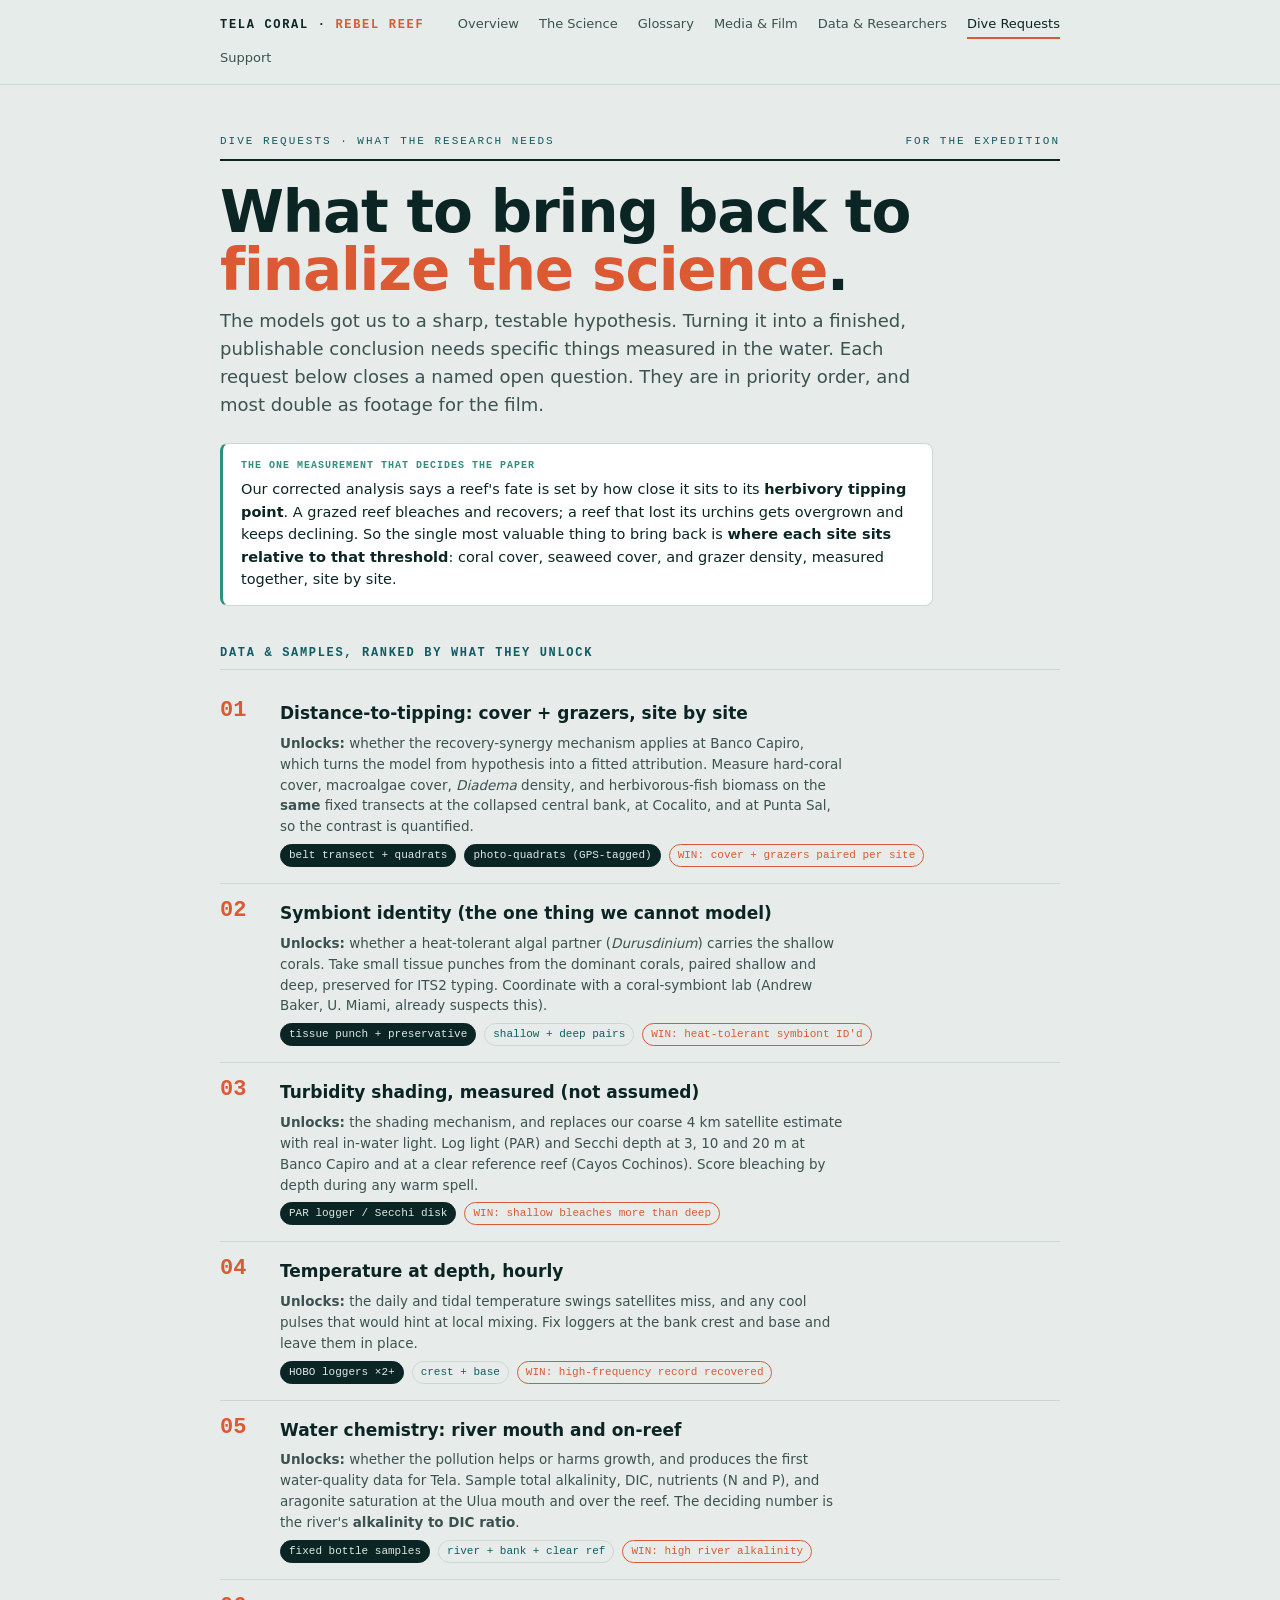
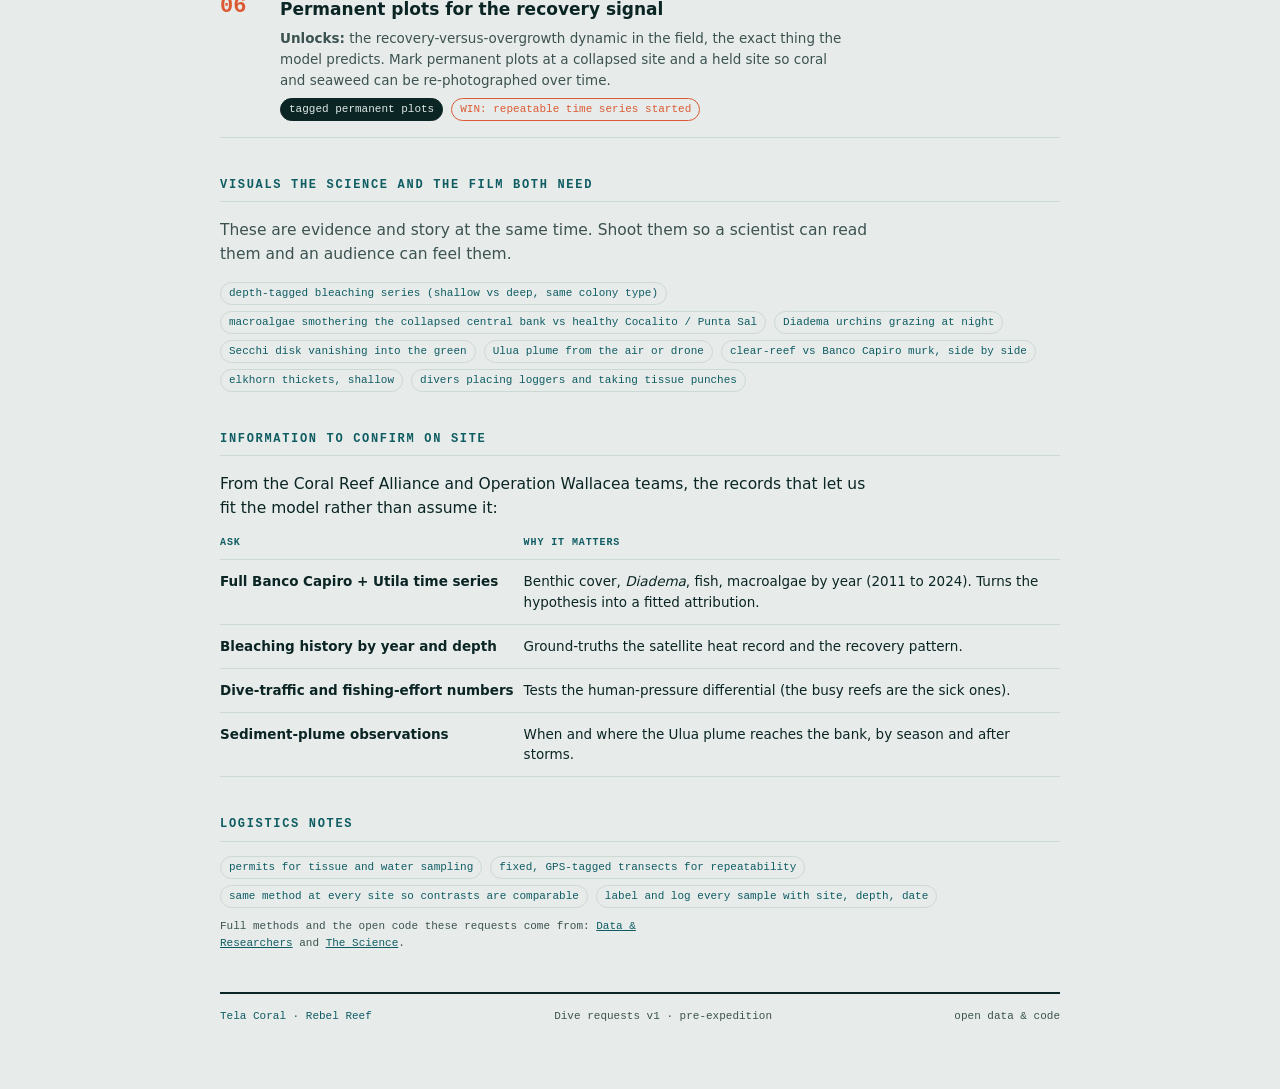
==== dive-requests.html @ 4004995d "Add Dive Requests page: data/samples/visuals the expedition needs to finalize conclusions Prioritize" ====
<!doctype html>
<html lang="en">
<head>
<meta charset="utf-8">
<meta name="viewport" content="width=device-width, initial-scale=1">
<title>Dive Requests, what the research still needs, Rebel Reef</title>
<meta name="description" content="The data, samples, measurements and visuals the Banco Capiro expedition needs to collect to turn the models into finalized conclusions.">
<link rel="stylesheet" href="style.css">
</head>
<body>
<div class="nav"><div class="inner">
  <span class="brand">Tela Coral · <b>Rebel Reef</b></span>
  <a href="index.html">Overview</a>
  <a href="science.html">The Science</a>
  <a href="glossary.html">Glossary</a>
  <a href="media.html">Media &amp; Film</a>
  <a href="researchers.html">Data &amp; Researchers</a>
  <a href="dive-requests.html" class="on">Dive Requests</a>
  <a href="support.html">Support</a>
</div></div>

<div class="sheet">
  <div class="eyebrow"><span>Dive Requests · what the research needs</span><span>for the expedition</span></div>
  <h1>What to bring back to <span class="em">finalize the science</span>.</h1>
  <p class="lede">The models got us to a sharp, testable hypothesis. Turning it into a finished, publishable
    conclusion needs specific things measured in the water. Each request below closes a named open question.
    They are in priority order, and most double as footage for the film.</p>

  <div class="callout"><div class="lab">The one measurement that decides the paper</div>
    <p>Our corrected analysis says a reef's fate is set by how close it sits to its <b>herbivory tipping
      point</b>. A grazed reef bleaches and recovers; a reef that lost its urchins gets overgrown and keeps
      declining. So the single most valuable thing to bring back is <b>where each site sits relative to that
      threshold</b>: coral cover, seaweed cover, and grazer density, measured together, site by site.</p></div>

  <h2>Data &amp; samples, ranked by what they unlock</h2>

  <div class="station"><div class="num">01</div><div>
    <h3>Distance-to-tipping: cover + grazers, site by site</h3>
    <p><b>Unlocks:</b> whether the recovery-synergy mechanism applies at Banco Capiro, which turns the model from
      hypothesis into a fitted attribution. Measure hard-coral cover, macroalgae cover, <em>Diadema</em> density,
      and herbivorous-fish biomass on the <b>same</b> fixed transects at the collapsed central bank, at Cocalito,
      and at Punta Sal, so the contrast is quantified.</p>
    <div class="meta"><span class="chip gear">belt transect + quadrats</span><span class="chip gear">photo-quadrats (GPS-tagged)</span><span class="chip win">WIN: cover + grazers paired per site</span></div></div></div>

  <div class="station"><div class="num">02</div><div>
    <h3>Symbiont identity (the one thing we cannot model)</h3>
    <p><b>Unlocks:</b> whether a heat-tolerant algal partner (<em>Durusdinium</em>) carries the shallow corals.
      Take small tissue punches from the dominant corals, paired shallow and deep, preserved for ITS2 typing.
      Coordinate with a coral-symbiont lab (Andrew Baker, U. Miami, already suspects this).</p>
    <div class="meta"><span class="chip gear">tissue punch + preservative</span><span class="chip">shallow + deep pairs</span><span class="chip win">WIN: heat-tolerant symbiont ID'd</span></div></div></div>

  <div class="station"><div class="num">03</div><div>
    <h3>Turbidity shading, measured (not assumed)</h3>
    <p><b>Unlocks:</b> the shading mechanism, and replaces our coarse 4&nbsp;km satellite estimate with real
      in-water light. Log light (PAR) and Secchi depth at 3, 10 and 20&nbsp;m at Banco Capiro and at a clear
      reference reef (Cayos Cochinos). Score bleaching by depth during any warm spell.</p>
    <div class="meta"><span class="chip gear">PAR logger / Secchi disk</span><span class="chip win">WIN: shallow bleaches more than deep</span></div></div></div>

  <div class="station"><div class="num">04</div><div>
    <h3>Temperature at depth, hourly</h3>
    <p><b>Unlocks:</b> the daily and tidal temperature swings satellites miss, and any cool pulses that would hint
      at local mixing. Fix loggers at the bank crest and base and leave them in place.</p>
    <div class="meta"><span class="chip gear">HOBO loggers ×2+</span><span class="chip">crest + base</span><span class="chip win">WIN: high-frequency record recovered</span></div></div></div>

  <div class="station"><div class="num">05</div><div>
    <h3>Water chemistry: river mouth and on-reef</h3>
    <p><b>Unlocks:</b> whether the pollution helps or harms growth, and produces the first water-quality data for
      Tela. Sample total alkalinity, DIC, nutrients (N and P), and aragonite saturation at the Ulua mouth and over
      the reef. The deciding number is the river's <b>alkalinity to DIC ratio</b>.</p>
    <div class="meta"><span class="chip gear">fixed bottle samples</span><span class="chip">river + bank + clear ref</span><span class="chip win">WIN: high river alkalinity</span></div></div></div>

  <div class="station"><div class="num">06</div><div>
    <h3>Permanent plots for the recovery signal</h3>
    <p><b>Unlocks:</b> the recovery-versus-overgrowth dynamic in the field, the exact thing the model predicts. Mark
      permanent plots at a collapsed site and a held site so coral and seaweed can be re-photographed over time.</p>
    <div class="meta"><span class="chip gear">tagged permanent plots</span><span class="chip win">WIN: repeatable time series started</span></div></div></div>

  <h2>Visuals the science and the film both need</h2>
  <p class="body soft">These are evidence and story at the same time. Shoot them so a scientist can read them and
    an audience can feel them.</p>
  <div class="chiprow">
    <span class="chip">depth-tagged bleaching series (shallow vs deep, same colony type)</span>
    <span class="chip">macroalgae smothering the collapsed central bank vs healthy Cocalito / Punta Sal</span>
    <span class="chip">Diadema urchins grazing at night</span>
    <span class="chip">Secchi disk vanishing into the green</span>
    <span class="chip">Ulua plume from the air or drone</span>
    <span class="chip">clear-reef vs Banco Capiro murk, side by side</span>
    <span class="chip">elkhorn thickets, shallow</span>
    <span class="chip">divers placing loggers and taking tissue punches</span>
  </div>

  <h2>Information to confirm on site</h2>
  <p class="body">From the Coral Reef Alliance and Operation Wallacea teams, the records that let us fit the model
    rather than assume it:</p>
  <div style="overflow-x:auto"><table class="data">
    <tr><th>Ask</th><th>Why it matters</th></tr>
    <tr><td class="mech">Full Banco Capiro + Utila time series</td><td>Benthic cover, <i>Diadema</i>, fish, macroalgae by year (2011 to 2024). Turns the hypothesis into a fitted attribution.</td></tr>
    <tr><td class="mech">Bleaching history by year and depth</td><td>Ground-truths the satellite heat record and the recovery pattern.</td></tr>
    <tr><td class="mech">Dive-traffic and fishing-effort numbers</td><td>Tests the human-pressure differential (the busy reefs are the sick ones).</td></tr>
    <tr><td class="mech">Sediment-plume observations</td><td>When and where the Ulua plume reaches the bank, by season and after storms.</td></tr>
  </table></div>

  <h2>Logistics notes</h2>
  <div class="chiprow">
    <span class="chip">permits for tissue and water sampling</span>
    <span class="chip">fixed, GPS-tagged transects for repeatability</span>
    <span class="chip">same method at every site so contrasts are comparable</span>
    <span class="chip">label and log every sample with site, depth, date</span>
  </div>

  <p class="prov">Full methods and the open code these requests come from: <a href="researchers.html">Data &amp;
    Researchers</a> and <a href="science.html">The Science</a>.</p>

  <footer>
    <span class="co">Tela Coral · Rebel Reef</span>
    <span>Dive requests v1 · pre-expedition</span>
    <span>open data &amp; code</span>
  </footer>
</div>
</body>
</html>
---- style.css ----
:root{
  --deep:#0b2524; --water:#0f5c63; --coral:#db5a34; --sediment:#a9792f;
  --mist:#e7ecea; --paper:#ffffff; --line:#ccd8d4; --ink-soft:#3c5250;
  --mortal:#b23b2e; --bleach:#c1892a; --safe:#2f8f7f; --chl:#2e6b3f;
  --mono:ui-monospace,"SF Mono","Cascadia Mono",Menlo,Consolas,monospace;
  --sans:system-ui,-apple-system,"Segoe UI",Roboto,sans-serif;
}
*{box-sizing:border-box}
html{scroll-behavior:smooth}
body{margin:0;background:var(--mist);color:var(--deep);font-family:var(--sans);
  line-height:1.55;-webkit-font-smoothing:antialiased}
a{color:var(--water)}
.sheet{max-width:900px;margin:0 auto;padding:26px 30px 64px}

/* NAV */
.nav{position:sticky;top:0;z-index:500;background:rgba(231,236,234,.92);
  backdrop-filter:blur(8px);border-bottom:1px solid var(--line)}
.nav .inner{max-width:900px;margin:0 auto;padding:11px 30px;display:flex;flex-wrap:wrap;
  align-items:center;gap:6px 20px}
.nav .brand{font-family:var(--mono);font-size:12px;letter-spacing:.14em;text-transform:uppercase;
  color:var(--deep);font-weight:600;margin-right:auto}
.nav .brand b{color:var(--coral)}
.nav a{font-size:13px;color:var(--ink-soft);text-decoration:none;padding:3px 0;border-bottom:2px solid transparent}
.nav a:hover{color:var(--deep)}
.nav a.on{color:var(--deep);border-bottom-color:var(--coral)}

/* HEADERS + TEXT */
.eyebrow{font-family:var(--mono);font-size:11px;letter-spacing:.18em;text-transform:uppercase;
  color:var(--water);display:flex;justify-content:space-between;flex-wrap:wrap;gap:8px;
  border-bottom:2px solid var(--deep);padding-bottom:9px;margin-top:22px}
h1{font-size:clamp(32px,5.6vw,58px);line-height:1.0;margin:22px 0 8px;letter-spacing:-.02em;
  text-wrap:balance;font-weight:800}
h1 .em{color:var(--coral)}
.lede{font-size:18px;max-width:62ch;color:var(--ink-soft);margin:0 0 24px}
.lede b{color:var(--deep)}
h2{font-family:var(--mono);font-size:12px;letter-spacing:.14em;text-transform:uppercase;
  color:var(--water);margin:38px 0 14px;padding-bottom:7px;border-bottom:1px solid var(--line)}
h3{font-size:17px;margin:0 0 6px}
p.body{font-size:15.5px;max-width:66ch;color:var(--deep)}
p.body.soft{color:var(--ink-soft)}
p.body b{color:var(--deep)}
.thesis{border-left:3px solid var(--coral);padding:4px 0 4px 18px;margin:0 0 6px;
  font-size:19px;line-height:1.42;text-wrap:pretty}

/* STATS */
.stats{display:grid;grid-template-columns:repeat(4,1fr);gap:1px;background:var(--line);
  border:1px solid var(--line);border-radius:7px;overflow:hidden;margin:8px 0}
.stat{background:var(--paper);padding:14px 15px}
.stat .n{font-family:var(--mono);font-size:26px;font-weight:700;font-variant-numeric:tabular-nums;line-height:1}
.stat .n.coral{color:var(--coral)} .stat .n.mortal{color:var(--mortal)} .stat .n.sed{color:var(--sediment)}
.stat .k{font-family:var(--mono);font-size:10px;letter-spacing:.08em;text-transform:uppercase;color:var(--water);margin-top:7px}
.stat .s{font-size:12px;color:var(--ink-soft);margin-top:2px}
.note{font-size:12px;color:var(--ink-soft);margin:0 0 26px;font-family:var(--mono)}

/* TABLES */
table.data{width:100%;border-collapse:collapse;font-size:13.5px}
table.data th{font-family:var(--mono);font-size:10px;letter-spacing:.09em;text-transform:uppercase;
  text-align:left;color:var(--water);padding:0 10px 8px 0;border-bottom:1px solid var(--line);vertical-align:bottom}
table.data td{padding:11px 10px 11px 0;border-bottom:1px solid var(--line);vertical-align:top}
table.data td.mech{font-weight:650;white-space:nowrap}
.tg{font-family:var(--mono);font-size:11px;padding:2px 7px;border-radius:4px;white-space:nowrap;background:var(--mist);color:var(--water)}

/* CALLOUT — plain-terms explainer */
.callout{background:var(--paper);border:1px solid var(--line);border-left:3px solid var(--safe);
  border-radius:8px;padding:14px 18px;margin:14px 0;max-width:70ch}
.callout .lab{font-family:var(--mono);font-size:10px;letter-spacing:.1em;text-transform:uppercase;
  color:var(--safe);font-weight:700;margin-bottom:5px}
.callout p{margin:0;font-size:14.5px;color:var(--deep)}

/* METHOD block */
.method{background:#0d2b2a;color:#d6e4e1;border-radius:8px;padding:15px 18px;margin:12px 0;
  font-size:13.5px;max-width:74ch}
.method .lab{font-family:var(--mono);font-size:10px;letter-spacing:.1em;text-transform:uppercase;color:#7fb7ad;margin-bottom:6px}
.method code{font-family:var(--mono);background:rgba(255,255,255,.08);padding:1px 5px;border-radius:4px;font-size:12.5px}
.method a{color:#8fd0c4}

/* CITATIONS */
sup.cite{font-size:11px;font-weight:700}
sup.cite a{color:var(--coral);text-decoration:none}
.refs{counter-reset:ref;font-size:13px;color:var(--ink-soft)}
.refs li{margin:7px 0;padding-left:4px}
.refs li b{color:var(--deep)}

/* GLOSSARY */
.gloss dt{font-weight:700;color:var(--deep);margin-top:18px;font-size:15.5px;scroll-margin-top:70px}
.gloss dt .pron{font-family:var(--mono);font-size:12px;color:var(--sediment);font-weight:400;margin-left:8px}
.gloss dd{margin:4px 0 0;font-size:14.5px;color:var(--ink-soft);max-width:70ch}
.gloss dd .also{font-size:12.5px;color:var(--water);font-family:var(--mono)}
.azindex{display:flex;flex-wrap:wrap;gap:8px;font-family:var(--mono);font-size:13px;margin:6px 0 10px}

/* CARDS (media / asks) */
.cards{display:grid;grid-template-columns:1fr;gap:12px;margin-top:8px}
.card{background:var(--paper);border:1px solid var(--line);border-radius:9px;padding:16px 18px}
.card .out{font-family:var(--mono);font-size:10.5px;letter-spacing:.08em;text-transform:uppercase;color:var(--sediment)}
.card h3{margin:5px 0 6px}
.card p{margin:0 0 10px;font-size:14px;color:var(--ink-soft)}
.card a.go{font-family:var(--mono);font-size:12.5px;color:var(--coral);text-decoration:none;font-weight:600}
.card a.go:hover{text-decoration:underline}

/* QUOTE / FACT cards for documentary kit */
.quotes{display:grid;grid-template-columns:repeat(2,1fr);gap:12px;margin-top:8px}
.qcard{background:#0d2b2a;color:#eaf2f0;border-radius:10px;padding:18px 20px}
.qcard .q{font-size:17px;line-height:1.35;font-weight:600;text-wrap:pretty}
.qcard .src{font-family:var(--mono);font-size:11px;color:#7fb7ad;margin-top:10px}
.qcard.coral{background:var(--coral)} .qcard.coral .src{color:#ffe0d4}

.factgrid{display:grid;grid-template-columns:repeat(2,1fr);gap:1px;background:var(--line);
  border:1px solid var(--line);border-radius:7px;overflow:hidden;margin-top:8px}
.factgrid .f{background:var(--paper);padding:13px 15px;font-size:13.5px}
.factgrid .f b{color:var(--coral);font-family:var(--mono)}

/* EMAIL DRAFT block */
.email{background:var(--paper);border:1px dashed var(--sediment);border-radius:9px;padding:16px 18px;margin:12px 0;font-size:14px}
.email .h{font-family:var(--mono);font-size:11px;color:var(--sediment);margin-bottom:8px;letter-spacing:.06em}
.email pre{white-space:pre-wrap;font-family:var(--sans);margin:0;color:var(--deep);font-size:14px;line-height:1.5}

.chip{font-family:var(--mono);font-size:11px;padding:2px 8px;border:1px solid var(--line);border-radius:20px;color:var(--water);white-space:nowrap}
.chiprow{display:flex;flex-wrap:wrap;gap:6px 8px;margin-top:8px}

.prov{font-family:var(--mono);font-size:11px;color:var(--ink-soft);margin-top:10px;max-width:74ch}

footer{margin-top:40px;padding-top:14px;border-top:2px solid var(--deep);font-family:var(--mono);
  font-size:11px;color:var(--ink-soft);display:flex;justify-content:space-between;flex-wrap:wrap;gap:10px}
footer .co{color:var(--water)}

@media (max-width:640px){
  .stats{grid-template-columns:repeat(2,1fr)}
  .quotes,.factgrid{grid-template-columns:1fr}
  .sheet{padding:22px 20px 50px}
  .nav .inner{padding:10px 20px}
}

/* MAP (index only) */
.leaflet-container{font-family:var(--sans)}
.maphelp{font-size:14px;color:var(--ink-soft);margin:0 0 12px;max-width:66ch}
#map{height:520px;width:100%;border:1px solid var(--line);border-radius:9px;background:#08201f;z-index:0}
.pop{font-family:var(--sans);min-width:190px}
.pop h4{margin:0 0 6px;font-size:15px;color:var(--deep)}
.pop .tag{font-family:var(--mono);font-size:10px;letter-spacing:.06em;text-transform:uppercase;padding:2px 6px;border-radius:4px;color:#fff}
.pop table{width:100%;border-collapse:collapse;margin-top:8px;font-size:12.5px}
.pop td{padding:3px 0;border-bottom:1px solid var(--line);font-variant-numeric:tabular-nums}
.pop td:last-child{text-align:right;font-family:var(--mono)}
.legend{margin-top:12px;display:flex;flex-wrap:wrap;gap:8px 18px;font-size:12.5px;color:var(--ink-soft)}
.legend .grp{display:flex;align-items:center;gap:7px}
.sw{width:13px;height:13px;border-radius:50%;flex:0 0 auto;border:1px solid rgba(0,0,0,.15)}

/* STATIONS + asks (science page) */
.station{display:grid;grid-template-columns:44px 1fr;gap:16px;padding:16px 0;border-bottom:1px solid var(--line)}
.station:last-child{border-bottom:0}
.num{font-family:var(--mono);font-size:22px;font-weight:700;color:var(--coral);font-variant-numeric:tabular-nums;line-height:1}
.station p{margin:0 0 7px;font-size:13.5px;color:var(--ink-soft);max-width:66ch}
.meta{display:flex;flex-wrap:wrap;gap:6px 8px;font-family:var(--mono);font-size:11px}
.chip.win{border-color:var(--coral);color:var(--coral)} .chip.gear{background:var(--deep);color:#dfe9e6;border-color:var(--deep)}
.ask{background:var(--paper);border:1px solid var(--line);border-radius:8px;padding:18px 20px}
.ask ul{margin:8px 0 0;padding-left:18px;font-size:13.5px;color:var(--ink-soft)} .ask li{margin:5px 0} .ask li b{color:var(--deep)}
.btnrow{display:flex;flex-wrap:wrap;gap:10px;margin:14px 0}
.btn{font-family:var(--mono);font-size:13px;text-decoration:none;padding:9px 16px;border-radius:7px;border:1px solid var(--deep);color:var(--deep)}
.btn.primary{background:var(--coral);border-color:var(--coral);color:#fff}
.btn:hover{opacity:.9}
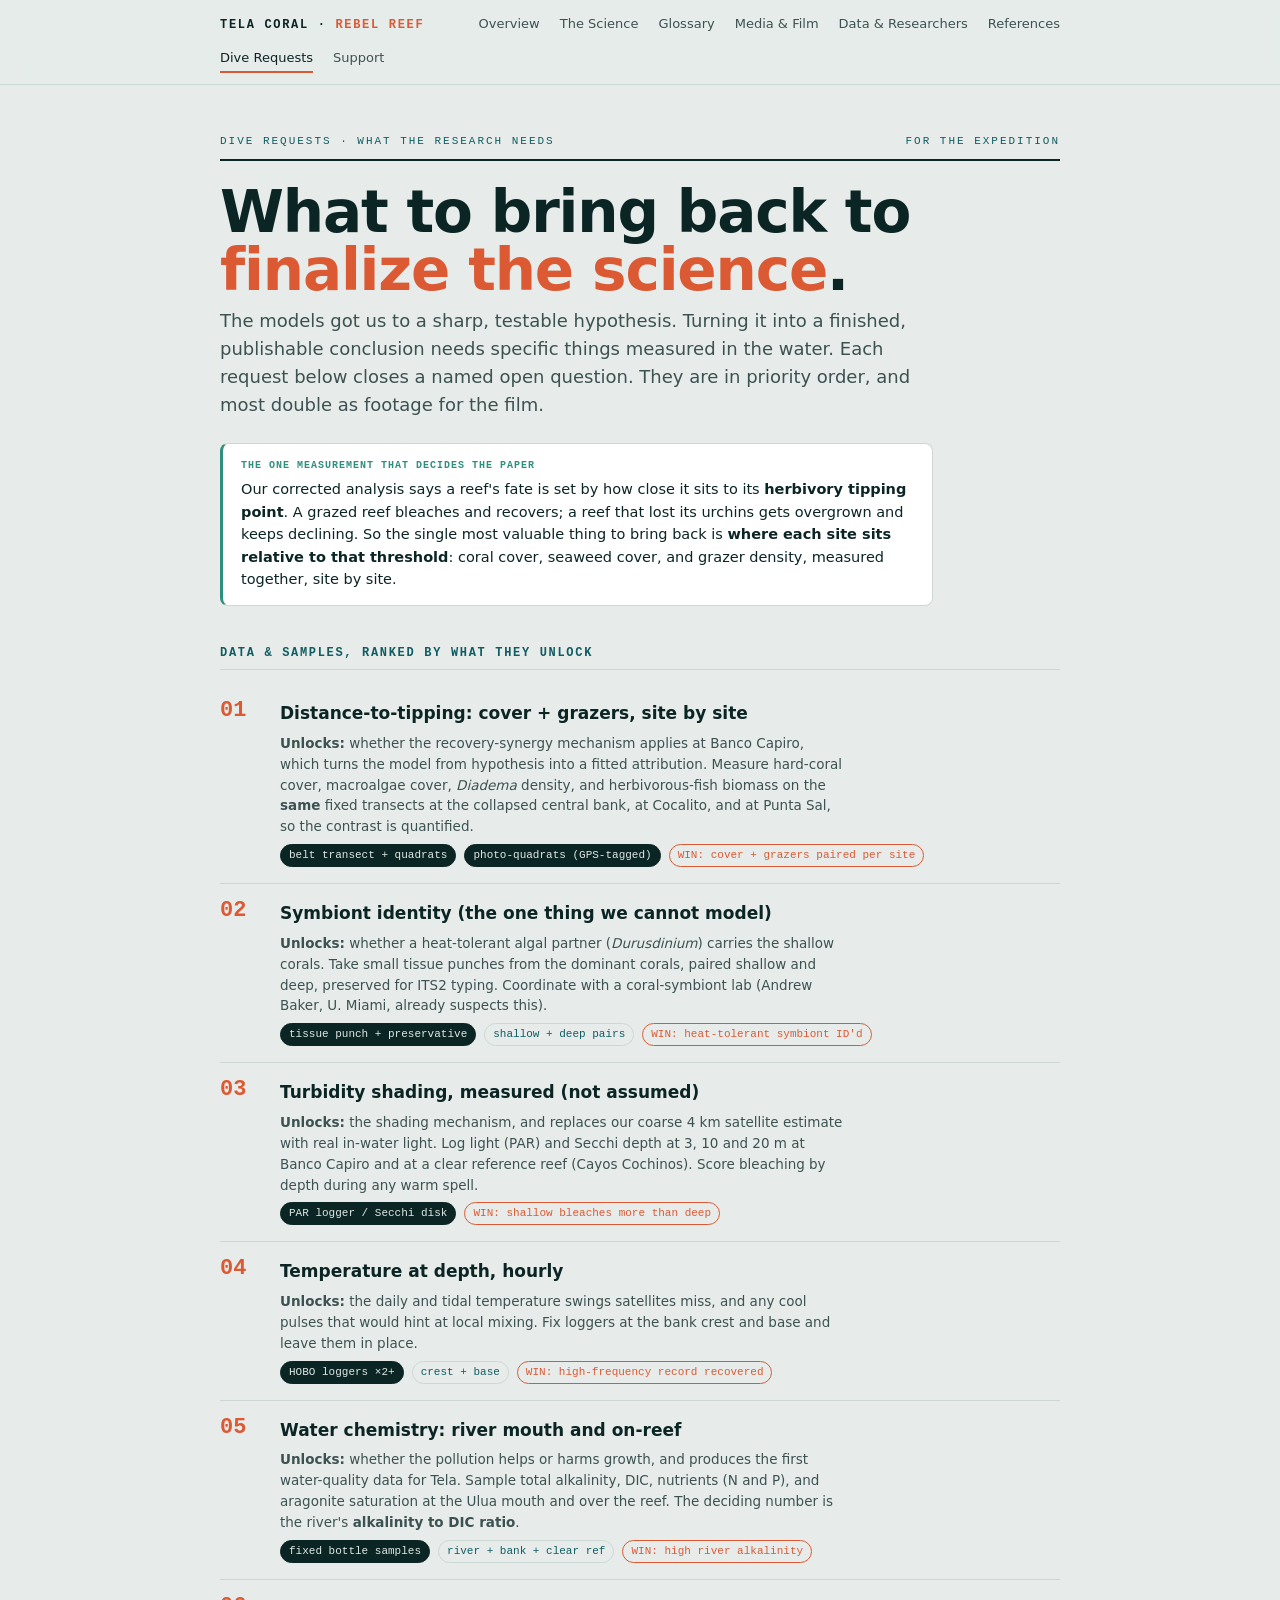
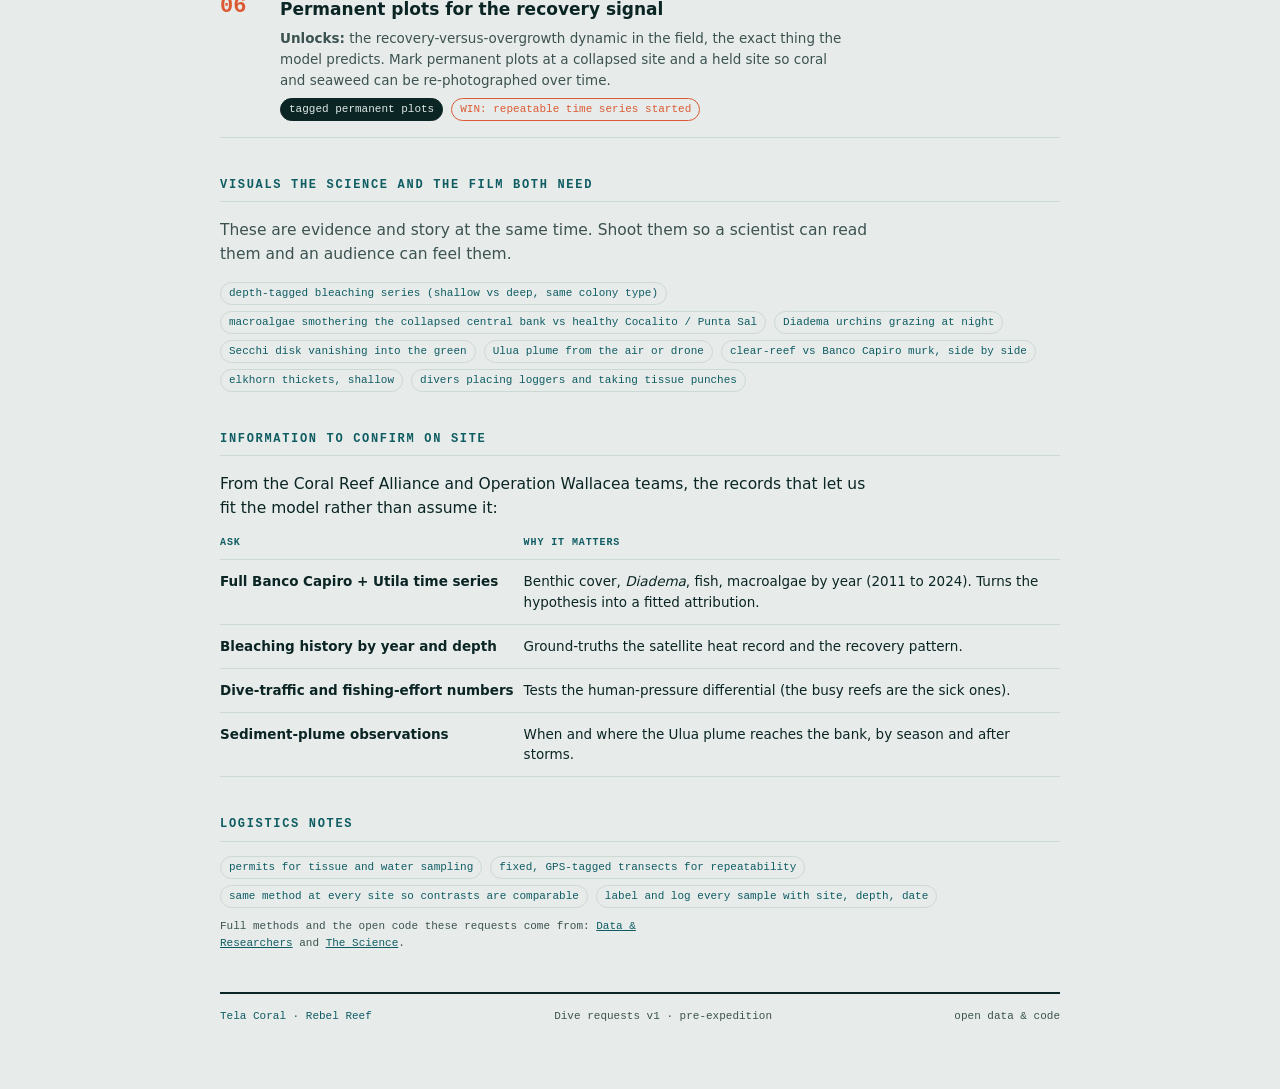
==== commit f4ccfbdf: "Add full References page with complete grouped bibliography New references.html lists all 27 verifie" ====
--- a/dive-requests.html
+++ b/dive-requests.html
@@ -15,6 +15,7 @@
   <a href="glossary.html">Glossary</a>
   <a href="media.html">Media &amp; Film</a>
   <a href="researchers.html">Data &amp; Researchers</a>
+  <a href="references.html">References</a>
   <a href="dive-requests.html" class="on">Dive Requests</a>
   <a href="support.html">Support</a>
 </div></div>
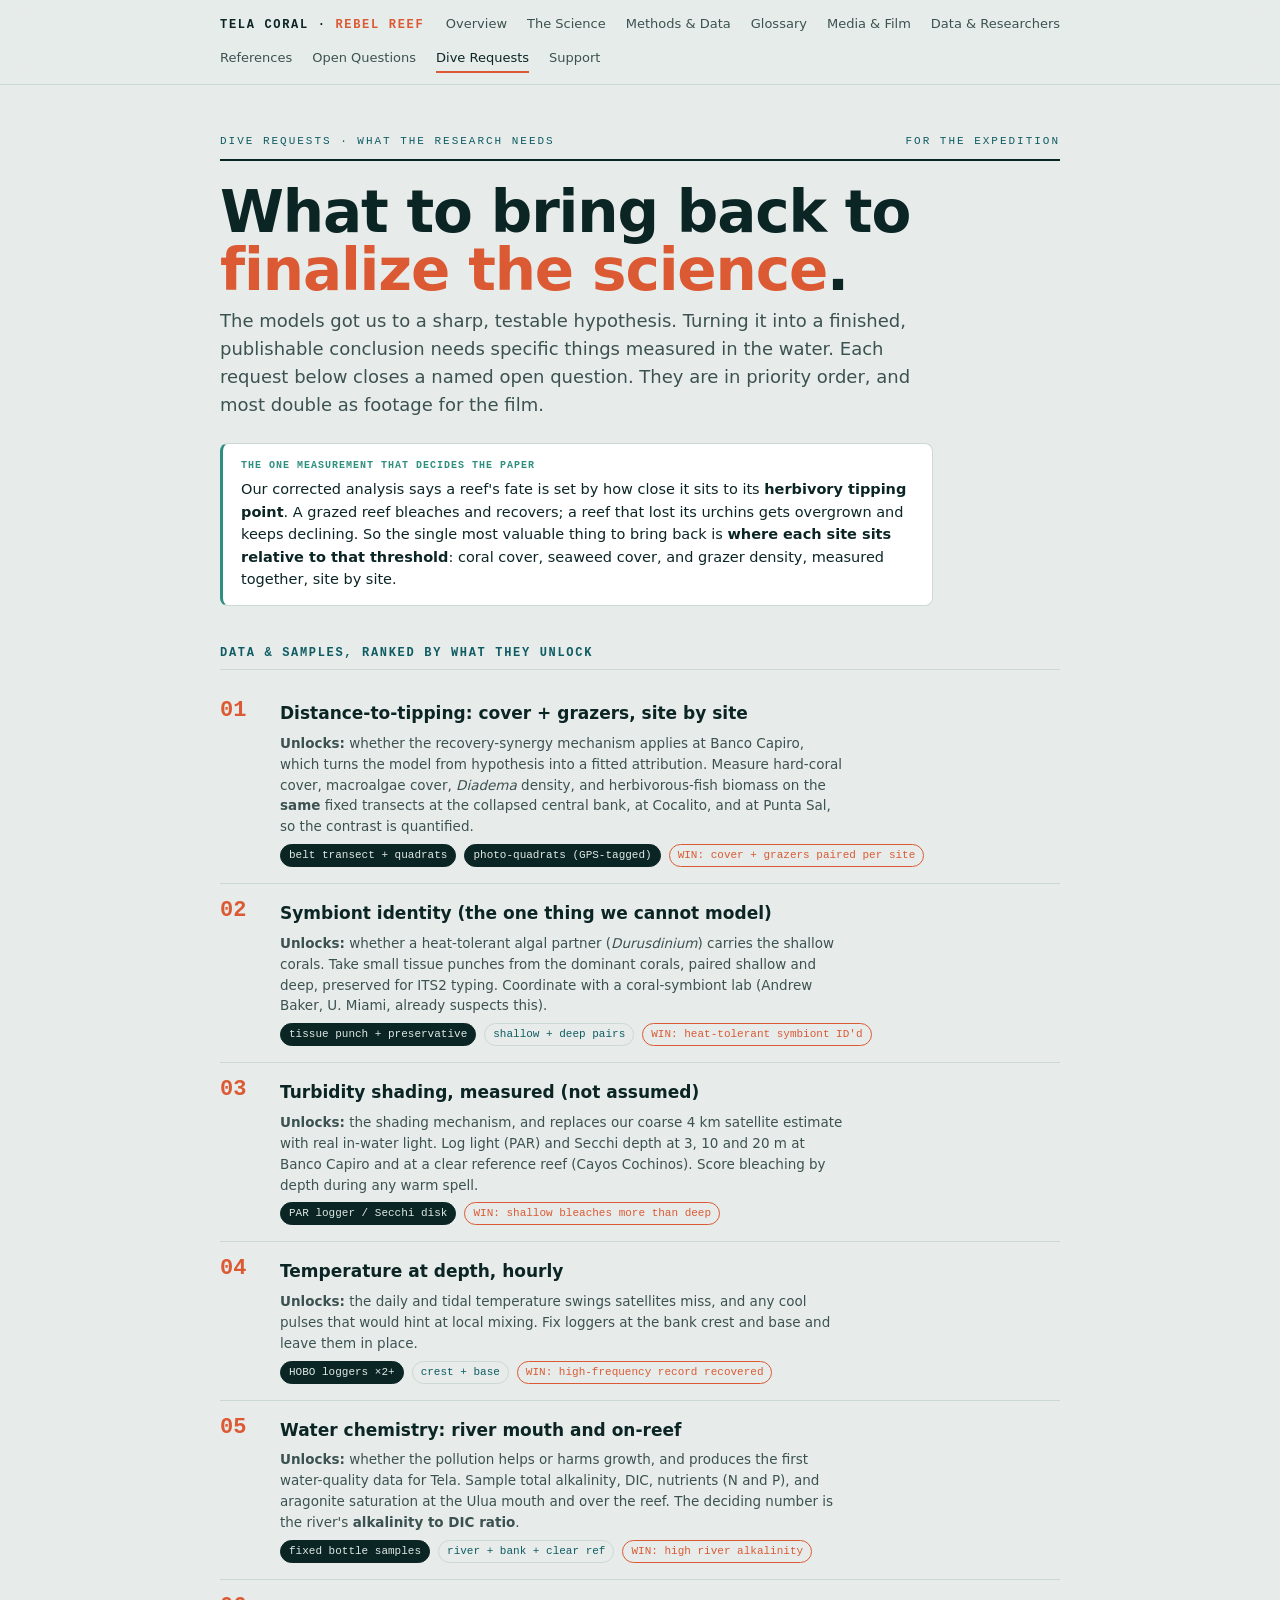
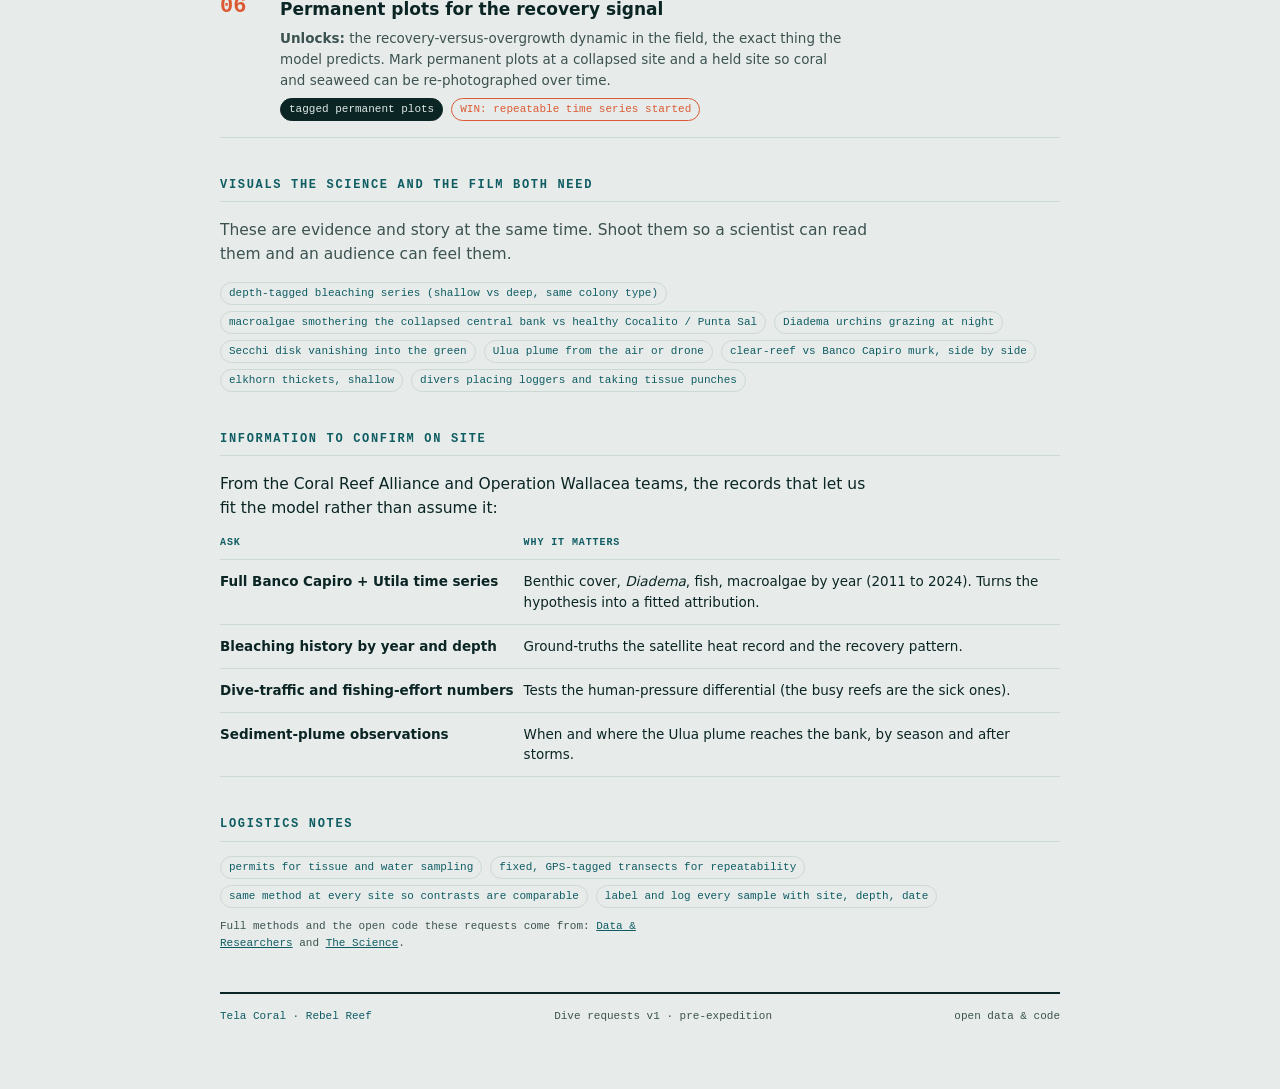
==== commit 533d0cc8: "Add Methods & Data + Open Questions pages; consolidate June-2023 investigation + figures; propagate " ====
--- a/dive-requests.html
+++ b/dive-requests.html
@@ -12,10 +12,12 @@
   <span class="brand">Tela Coral · <b>Rebel Reef</b></span>
   <a href="index.html">Overview</a>
   <a href="science.html">The Science</a>
+  <a href="methods.html">Methods &amp; Data</a>
   <a href="glossary.html">Glossary</a>
   <a href="media.html">Media &amp; Film</a>
   <a href="researchers.html">Data &amp; Researchers</a>
   <a href="references.html">References</a>
+  <a href="questions.html">Open Questions</a>
   <a href="dive-requests.html" class="on">Dive Requests</a>
   <a href="support.html">Support</a>
 </div></div>
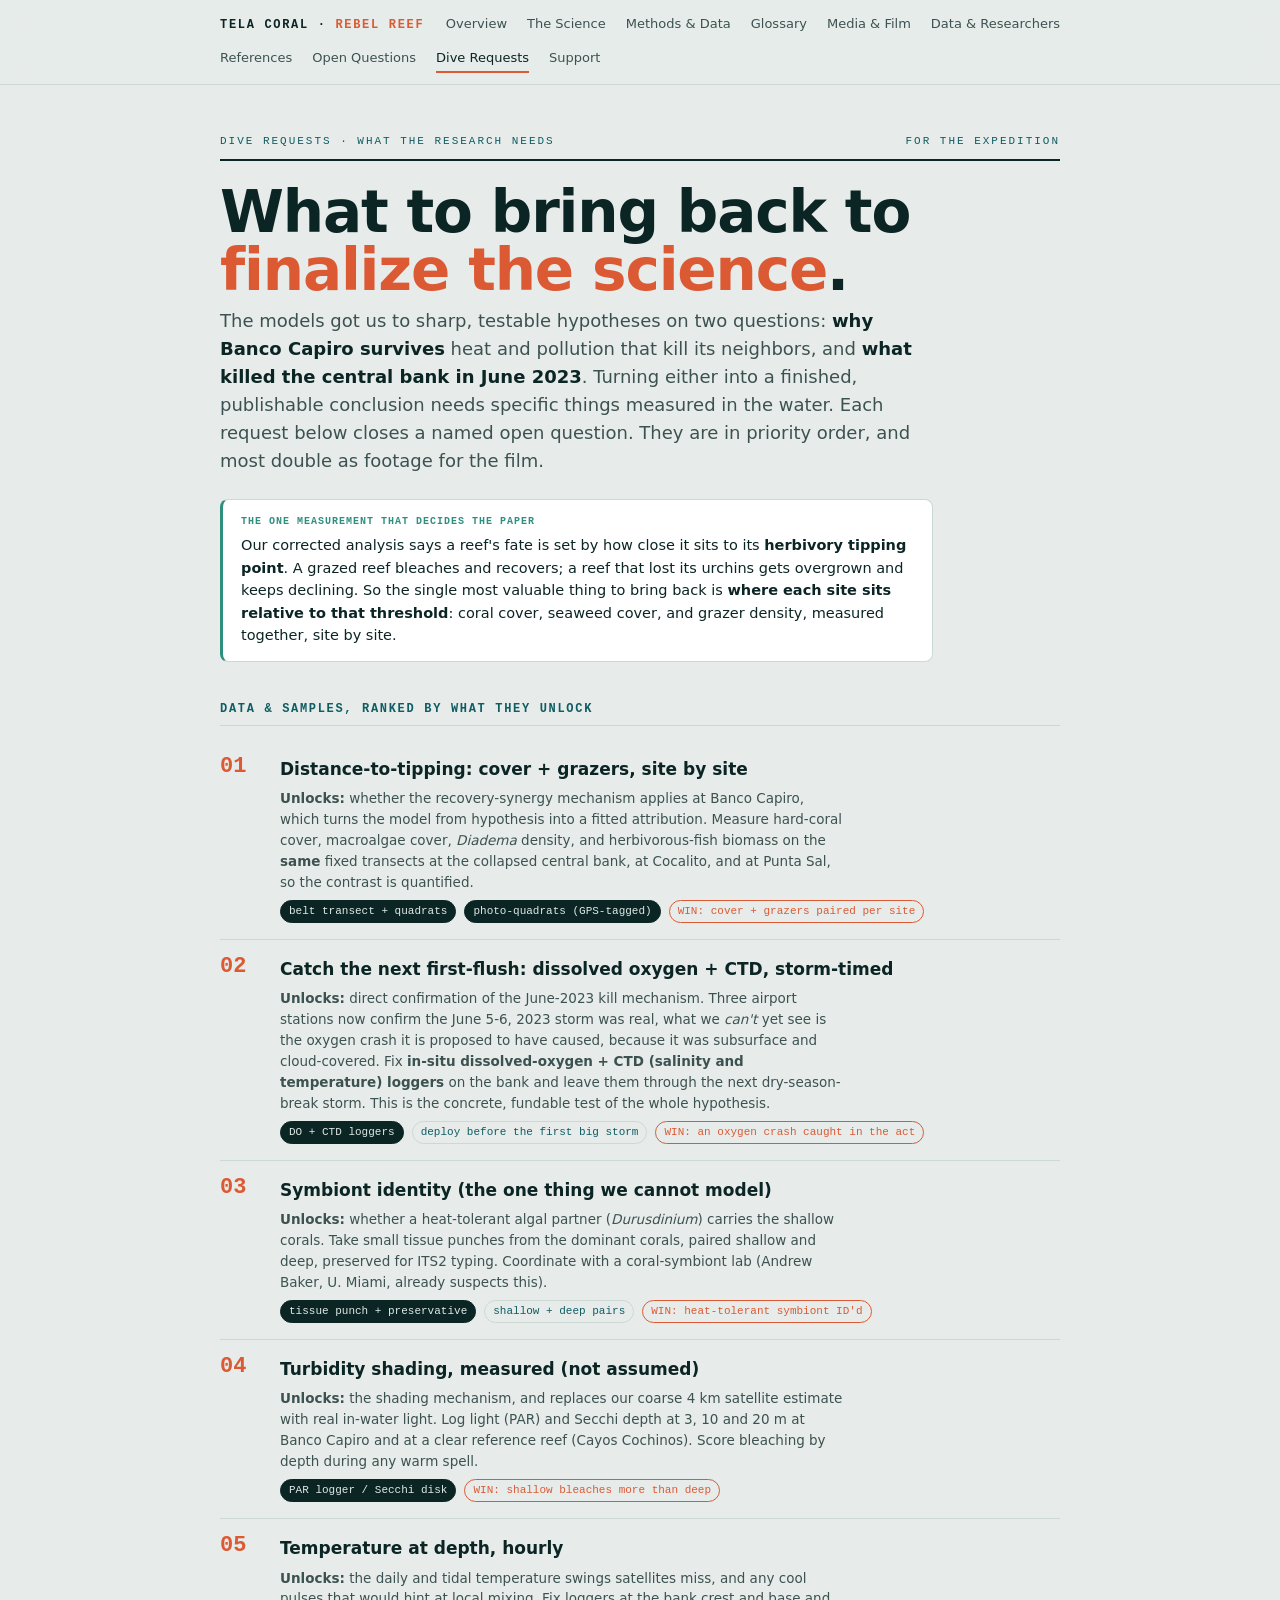
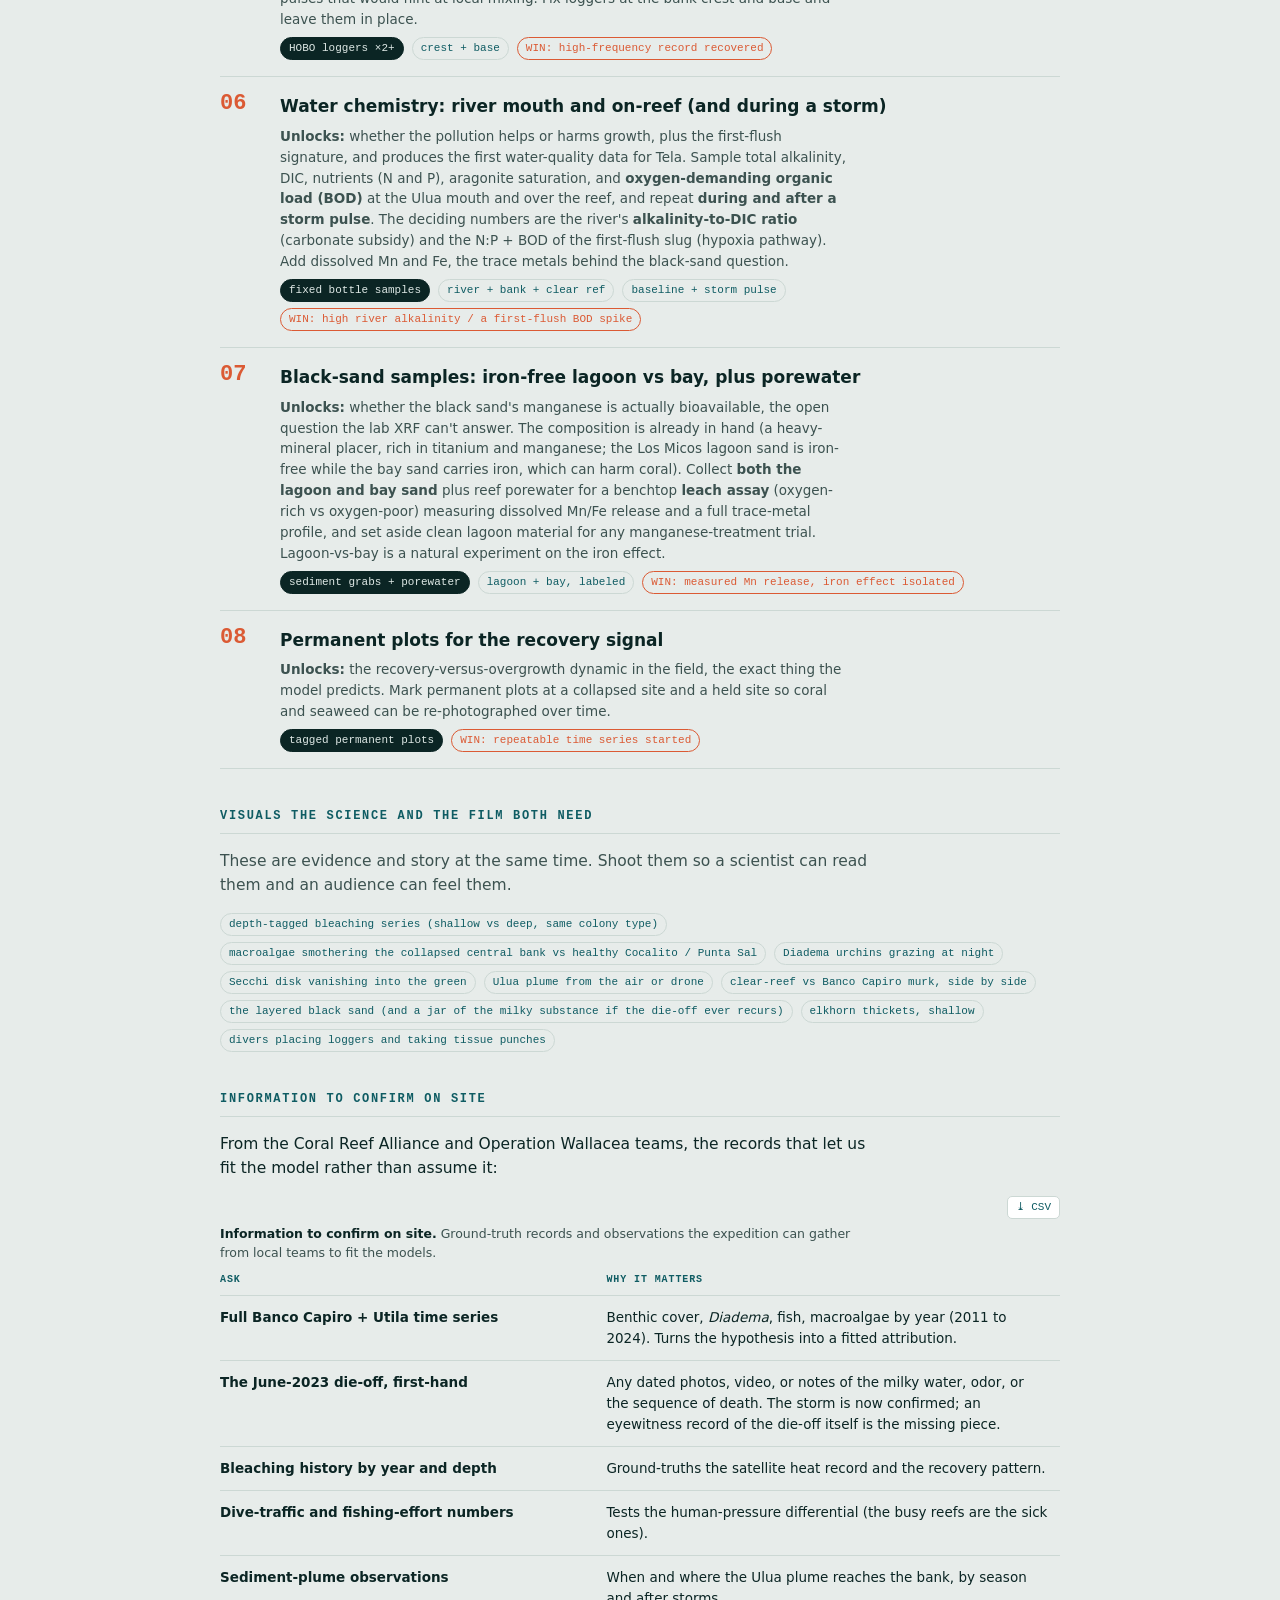
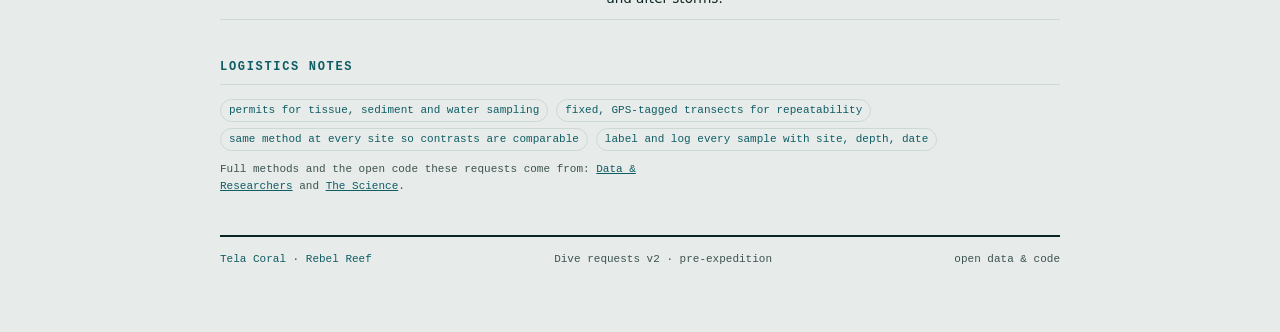
==== commit 0b665ef5: "Site-wide: downloadable figures/tables, click-to-zoom, captions + table titles - site.js: per-table " ====
--- a/dive-requests.html
+++ b/dive-requests.html
@@ -25,9 +25,10 @@
 <div class="sheet">
   <div class="eyebrow"><span>Dive Requests · what the research needs</span><span>for the expedition</span></div>
   <h1>What to bring back to <span class="em">finalize the science</span>.</h1>
-  <p class="lede">The models got us to a sharp, testable hypothesis. Turning it into a finished, publishable
-    conclusion needs specific things measured in the water. Each request below closes a named open question.
-    They are in priority order, and most double as footage for the film.</p>
+  <p class="lede">The models got us to sharp, testable hypotheses on two questions: <b>why Banco Capiro
+    survives</b> heat and pollution that kill its neighbors, and <b>what killed the central bank in June 2023</b>.
+    Turning either into a finished, publishable conclusion needs specific things measured in the water. Each request
+    below closes a named open question. They are in priority order, and most double as footage for the film.</p>
 
   <div class="callout"><div class="lab">The one measurement that decides the paper</div>
     <p>Our corrected analysis says a reef's fate is set by how close it sits to its <b>herbivory tipping
@@ -46,33 +47,55 @@
     <div class="meta"><span class="chip gear">belt transect + quadrats</span><span class="chip gear">photo-quadrats (GPS-tagged)</span><span class="chip win">WIN: cover + grazers paired per site</span></div></div></div>
 
   <div class="station"><div class="num">02</div><div>
+    <h3>Catch the next first-flush: dissolved oxygen + CTD, storm-timed</h3>
+    <p><b>Unlocks:</b> direct confirmation of the June-2023 kill mechanism. Three airport stations now confirm the
+      June 5-6, 2023 storm was real, what we <em>can't</em> yet see is the oxygen crash it is proposed to have
+      caused, because it was subsurface and cloud-covered. Fix <b>in-situ dissolved-oxygen + CTD (salinity and
+      temperature) loggers</b> on the bank and leave them through the next dry-season-break storm. This is the
+      concrete, fundable test of the whole hypothesis.</p>
+    <div class="meta"><span class="chip gear">DO + CTD loggers</span><span class="chip">deploy before the first big storm</span><span class="chip win">WIN: an oxygen crash caught in the act</span></div></div></div>
+
+  <div class="station"><div class="num">03</div><div>
     <h3>Symbiont identity (the one thing we cannot model)</h3>
     <p><b>Unlocks:</b> whether a heat-tolerant algal partner (<em>Durusdinium</em>) carries the shallow corals.
       Take small tissue punches from the dominant corals, paired shallow and deep, preserved for ITS2 typing.
       Coordinate with a coral-symbiont lab (Andrew Baker, U. Miami, already suspects this).</p>
     <div class="meta"><span class="chip gear">tissue punch + preservative</span><span class="chip">shallow + deep pairs</span><span class="chip win">WIN: heat-tolerant symbiont ID'd</span></div></div></div>
 
-  <div class="station"><div class="num">03</div><div>
+  <div class="station"><div class="num">04</div><div>
     <h3>Turbidity shading, measured (not assumed)</h3>
     <p><b>Unlocks:</b> the shading mechanism, and replaces our coarse 4&nbsp;km satellite estimate with real
       in-water light. Log light (PAR) and Secchi depth at 3, 10 and 20&nbsp;m at Banco Capiro and at a clear
       reference reef (Cayos Cochinos). Score bleaching by depth during any warm spell.</p>
     <div class="meta"><span class="chip gear">PAR logger / Secchi disk</span><span class="chip win">WIN: shallow bleaches more than deep</span></div></div></div>
 
-  <div class="station"><div class="num">04</div><div>
+  <div class="station"><div class="num">05</div><div>
     <h3>Temperature at depth, hourly</h3>
     <p><b>Unlocks:</b> the daily and tidal temperature swings satellites miss, and any cool pulses that would hint
       at local mixing. Fix loggers at the bank crest and base and leave them in place.</p>
     <div class="meta"><span class="chip gear">HOBO loggers ×2+</span><span class="chip">crest + base</span><span class="chip win">WIN: high-frequency record recovered</span></div></div></div>
 
-  <div class="station"><div class="num">05</div><div>
-    <h3>Water chemistry: river mouth and on-reef</h3>
-    <p><b>Unlocks:</b> whether the pollution helps or harms growth, and produces the first water-quality data for
-      Tela. Sample total alkalinity, DIC, nutrients (N and P), and aragonite saturation at the Ulua mouth and over
-      the reef. The deciding number is the river's <b>alkalinity to DIC ratio</b>.</p>
-    <div class="meta"><span class="chip gear">fixed bottle samples</span><span class="chip">river + bank + clear ref</span><span class="chip win">WIN: high river alkalinity</span></div></div></div>
+  <div class="station"><div class="num">06</div><div>
+    <h3>Water chemistry: river mouth and on-reef (and during a storm)</h3>
+    <p><b>Unlocks:</b> whether the pollution helps or harms growth, plus the first-flush signature, and produces the
+      first water-quality data for Tela. Sample total alkalinity, DIC, nutrients (N and P), aragonite saturation,
+      and <b>oxygen-demanding organic load (BOD)</b> at the Ulua mouth and over the reef, and repeat <b>during and
+      after a storm pulse</b>. The deciding numbers are the river's <b>alkalinity-to-DIC ratio</b> (carbonate
+      subsidy) and the N:P + BOD of the first-flush slug (hypoxia pathway). Add dissolved Mn and Fe, the trace
+      metals behind the black-sand question.</p>
+    <div class="meta"><span class="chip gear">fixed bottle samples</span><span class="chip">river + bank + clear ref</span><span class="chip">baseline + storm pulse</span><span class="chip win">WIN: high river alkalinity / a first-flush BOD spike</span></div></div></div>
 
-  <div class="station"><div class="num">06</div><div>
+  <div class="station"><div class="num">07</div><div>
+    <h3>Black-sand samples: iron-free lagoon vs bay, plus porewater</h3>
+    <p><b>Unlocks:</b> whether the black sand's manganese is actually bioavailable, the open question the lab XRF
+      can't answer. The composition is already in hand (a heavy-mineral placer, rich in titanium and manganese;
+      the Los Micos lagoon sand is iron-free while the bay sand carries iron, which can harm coral). Collect
+      <b>both the lagoon and bay sand</b> plus reef porewater for a benchtop <b>leach assay</b> (oxygen-rich vs
+      oxygen-poor) measuring dissolved Mn/Fe release and a full trace-metal profile, and set aside clean lagoon
+      material for any manganese-treatment trial. Lagoon-vs-bay is a natural experiment on the iron effect.</p>
+    <div class="meta"><span class="chip gear">sediment grabs + porewater</span><span class="chip">lagoon + bay, labeled</span><span class="chip win">WIN: measured Mn release, iron effect isolated</span></div></div></div>
+
+  <div class="station"><div class="num">08</div><div>
     <h3>Permanent plots for the recovery signal</h3>
     <p><b>Unlocks:</b> the recovery-versus-overgrowth dynamic in the field, the exact thing the model predicts. Mark
       permanent plots at a collapsed site and a held site so coral and seaweed can be re-photographed over time.</p>
@@ -88,6 +111,7 @@
     <span class="chip">Secchi disk vanishing into the green</span>
     <span class="chip">Ulua plume from the air or drone</span>
     <span class="chip">clear-reef vs Banco Capiro murk, side by side</span>
+    <span class="chip">the layered black sand (and a jar of the milky substance if the die-off ever recurs)</span>
     <span class="chip">elkhorn thickets, shallow</span>
     <span class="chip">divers placing loggers and taking tissue punches</span>
   </div>
@@ -96,8 +120,10 @@
   <p class="body">From the Coral Reef Alliance and Operation Wallacea teams, the records that let us fit the model
     rather than assume it:</p>
   <div style="overflow-x:auto"><table class="data">
+    <caption><b>Information to confirm on site.</b> Ground-truth records and observations the expedition can gather from local teams to fit the models.</caption>
     <tr><th>Ask</th><th>Why it matters</th></tr>
     <tr><td class="mech">Full Banco Capiro + Utila time series</td><td>Benthic cover, <i>Diadema</i>, fish, macroalgae by year (2011 to 2024). Turns the hypothesis into a fitted attribution.</td></tr>
+    <tr><td class="mech">The June-2023 die-off, first-hand</td><td>Any dated photos, video, or notes of the milky water, odor, or the sequence of death. The storm is now confirmed; an eyewitness record of the die-off itself is the missing piece.</td></tr>
     <tr><td class="mech">Bleaching history by year and depth</td><td>Ground-truths the satellite heat record and the recovery pattern.</td></tr>
     <tr><td class="mech">Dive-traffic and fishing-effort numbers</td><td>Tests the human-pressure differential (the busy reefs are the sick ones).</td></tr>
     <tr><td class="mech">Sediment-plume observations</td><td>When and where the Ulua plume reaches the bank, by season and after storms.</td></tr>
@@ -105,7 +131,7 @@
 
   <h2>Logistics notes</h2>
   <div class="chiprow">
-    <span class="chip">permits for tissue and water sampling</span>
+    <span class="chip">permits for tissue, sediment and water sampling</span>
     <span class="chip">fixed, GPS-tagged transects for repeatability</span>
     <span class="chip">same method at every site so contrasts are comparable</span>
     <span class="chip">label and log every sample with site, depth, date</span>
@@ -116,9 +142,10 @@
 
   <footer>
     <span class="co">Tela Coral · Rebel Reef</span>
-    <span>Dive requests v1 · pre-expedition</span>
+    <span>Dive requests v2 · pre-expedition</span>
     <span>open data &amp; code</span>
   </footer>
 </div>
+<script src="site.js"></script>
 </body>
 </html>
--- a/style.css
+++ b/style.css
@@ -57,8 +57,36 @@
 table.data th{font-family:var(--mono);font-size:10px;letter-spacing:.09em;text-transform:uppercase;
   text-align:left;color:var(--water);padding:0 10px 8px 0;border-bottom:1px solid var(--line);vertical-align:bottom}
 table.data td{padding:11px 10px 11px 0;border-bottom:1px solid var(--line);vertical-align:top}
-table.data td.mech{font-weight:650;white-space:nowrap}
+table.data td.mech{font-weight:650}
+table.data th:first-child,table.data td.mech{width:46%}
 .tg{font-family:var(--mono);font-size:11px;padding:2px 7px;border-radius:4px;white-space:nowrap;background:var(--mist);color:var(--water)}
+
+/* FIGURES + captions + download */
+figure.fig{margin:14px 0}
+figure.fig img{display:block}
+figure.fig img.zoomable{cursor:zoom-in}
+figure.fig figcaption{font-size:12.5px;color:var(--ink-soft);line-height:1.5;margin-top:7px;max-width:80ch}
+figure.fig figcaption b{color:var(--deep)}
+a.dl,.dlbtn{font-family:var(--mono);font-size:11px;color:var(--water);text-decoration:none;
+  border:1px solid var(--line);border-radius:5px;padding:2px 8px;background:var(--paper);
+  white-space:nowrap;cursor:pointer;display:inline-block;line-height:1.6}
+a.dl{margin-left:6px}
+a.dl:hover,.dlbtn:hover{border-color:var(--water);color:var(--deep)}
+.tbltools{display:flex;justify-content:flex-end;margin:0 0 6px}
+table.data caption{caption-side:top;text-align:left;font-size:12.5px;color:var(--ink-soft);
+  line-height:1.5;margin-bottom:9px;max-width:82ch}
+table.data caption b{color:var(--deep)}
+
+/* LIGHTBOX (click-to-zoom) */
+.lightbox{position:fixed;inset:0;z-index:1000;background:rgba(8,20,19,.93);display:none;
+  align-items:center;justify-content:center;padding:26px}
+.lightbox.on{display:flex}
+.lb-inner{max-width:96vw;max-height:96vh;display:flex;flex-direction:column;align-items:center;position:relative}
+.lb-inner img{max-width:96vw;max-height:82vh;object-fit:contain;border-radius:6px;background:#fff}
+.lb-cap{color:#d6e4e1;font-size:13px;line-height:1.5;margin-top:12px;max-width:82ch;text-align:center}
+.lb-close{position:absolute;top:-16px;right:-4px;background:none;border:none;color:#fff;
+  font-size:34px;line-height:1;cursor:pointer;padding:0 6px}
+@media (max-width:640px){.lb-close{top:-42px;right:0}}
 
 /* CALLOUT — plain-terms explainer */
 .callout{background:var(--paper);border:1px solid var(--line);border-left:3px solid var(--safe);
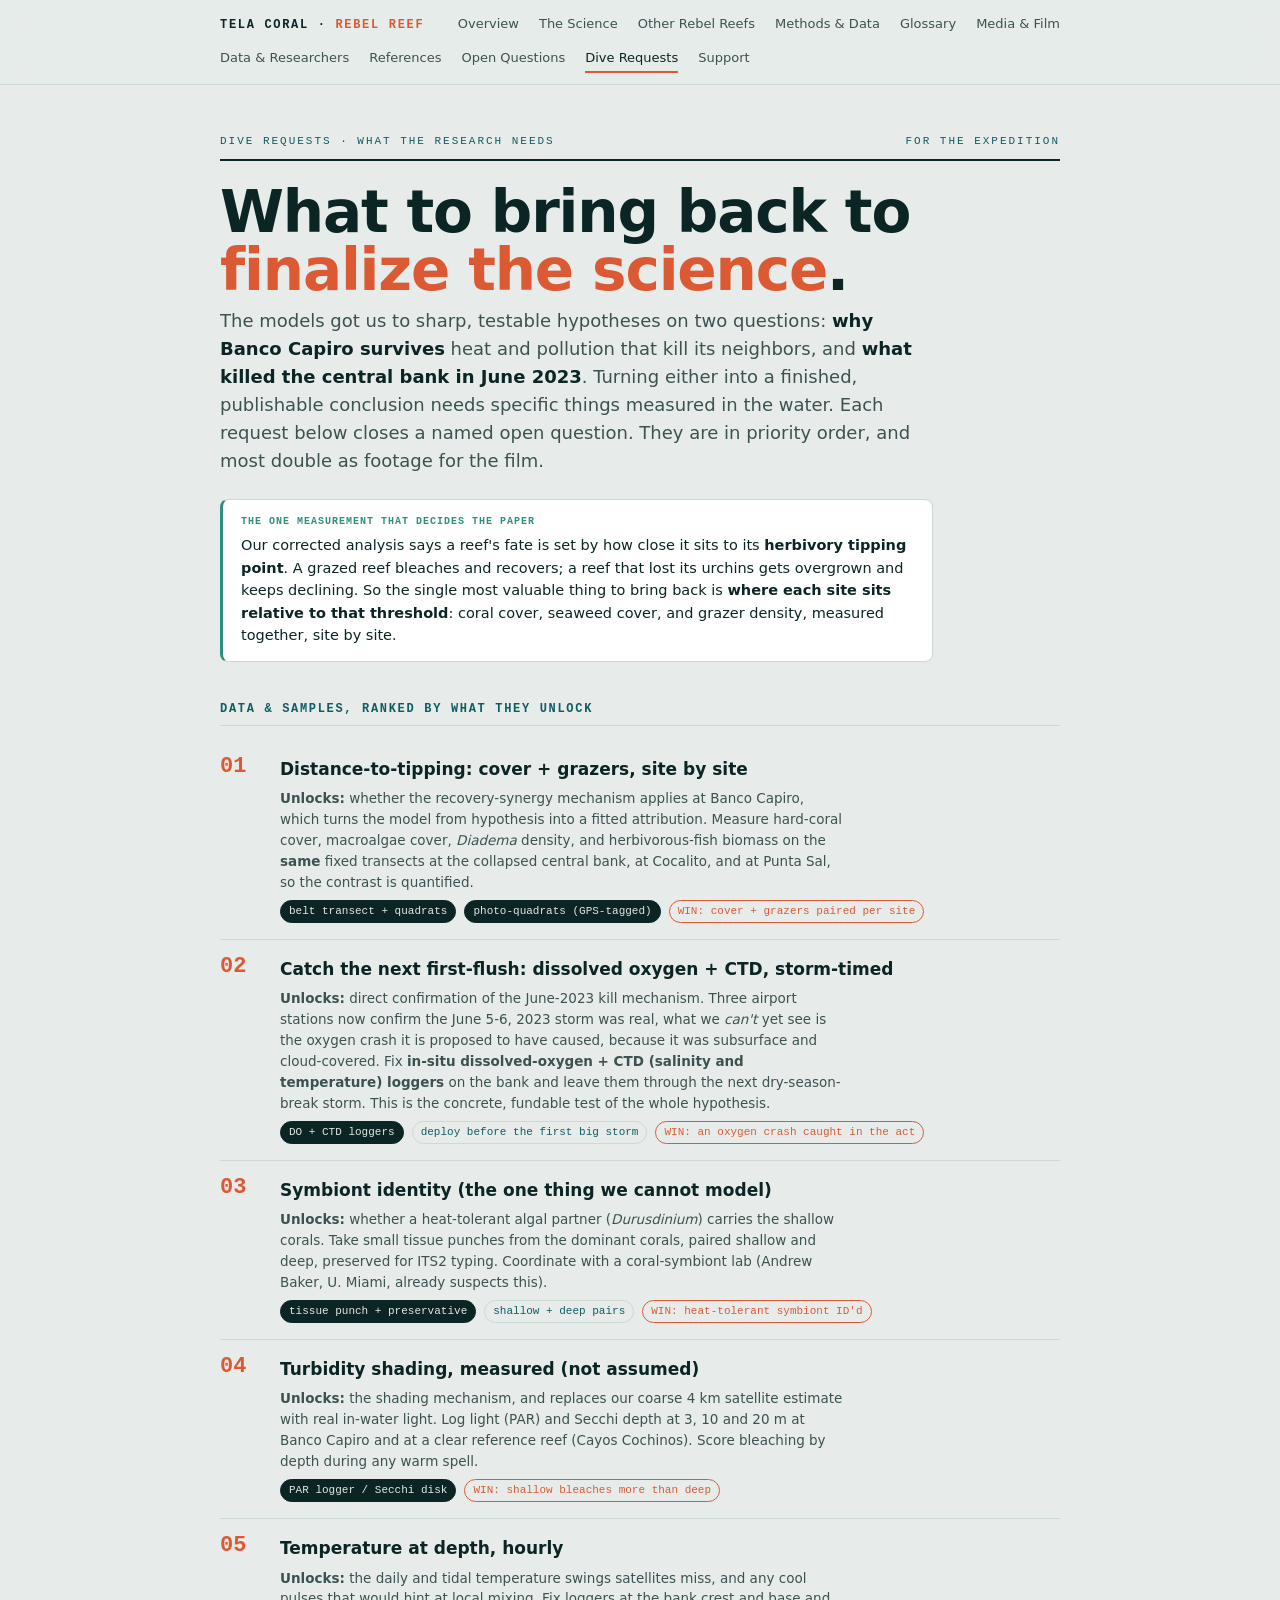
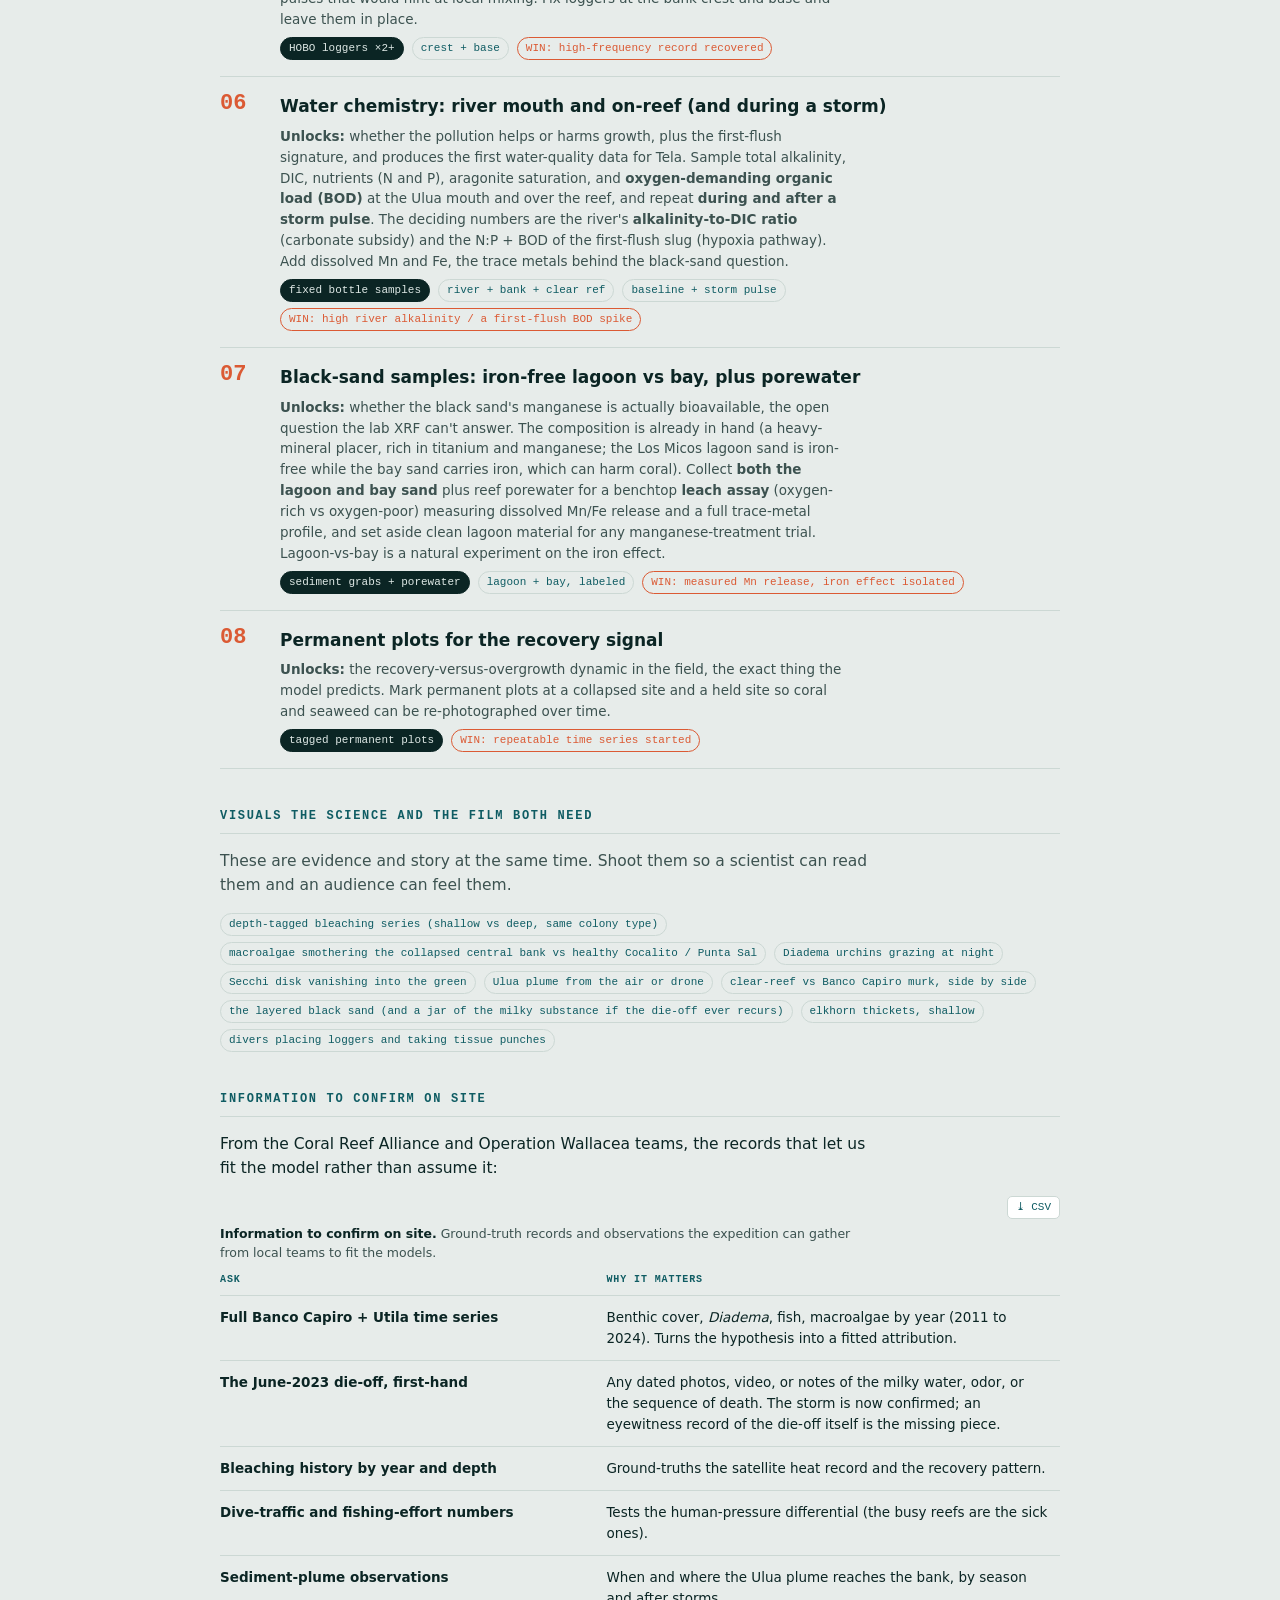
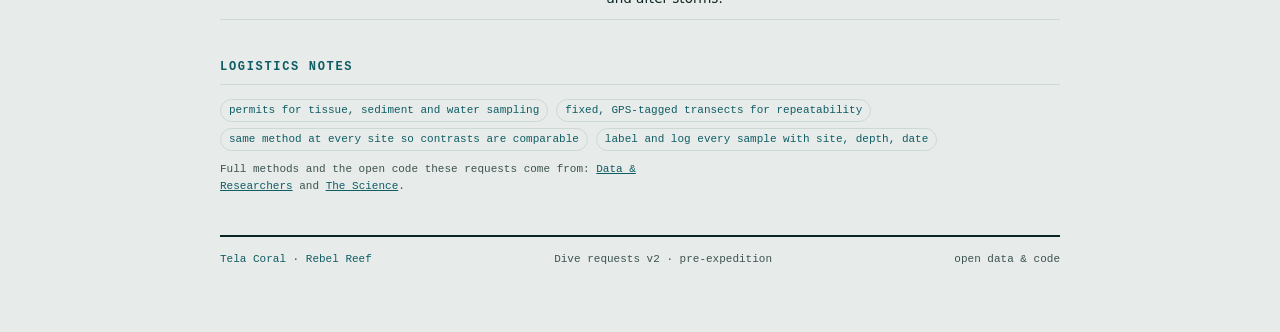
==== commit b2963fba: "Add 'Other Rebel Reefs' page: the global fingerprint search, with a world map New fingerprint.html p" ====
--- a/dive-requests.html
+++ b/dive-requests.html
@@ -12,6 +12,7 @@
   <span class="brand">Tela Coral · <b>Rebel Reef</b></span>
   <a href="index.html">Overview</a>
   <a href="science.html">The Science</a>
+  <a href="fingerprint.html">Other Rebel Reefs</a>
   <a href="methods.html">Methods &amp; Data</a>
   <a href="glossary.html">Glossary</a>
   <a href="media.html">Media &amp; Film</a>
